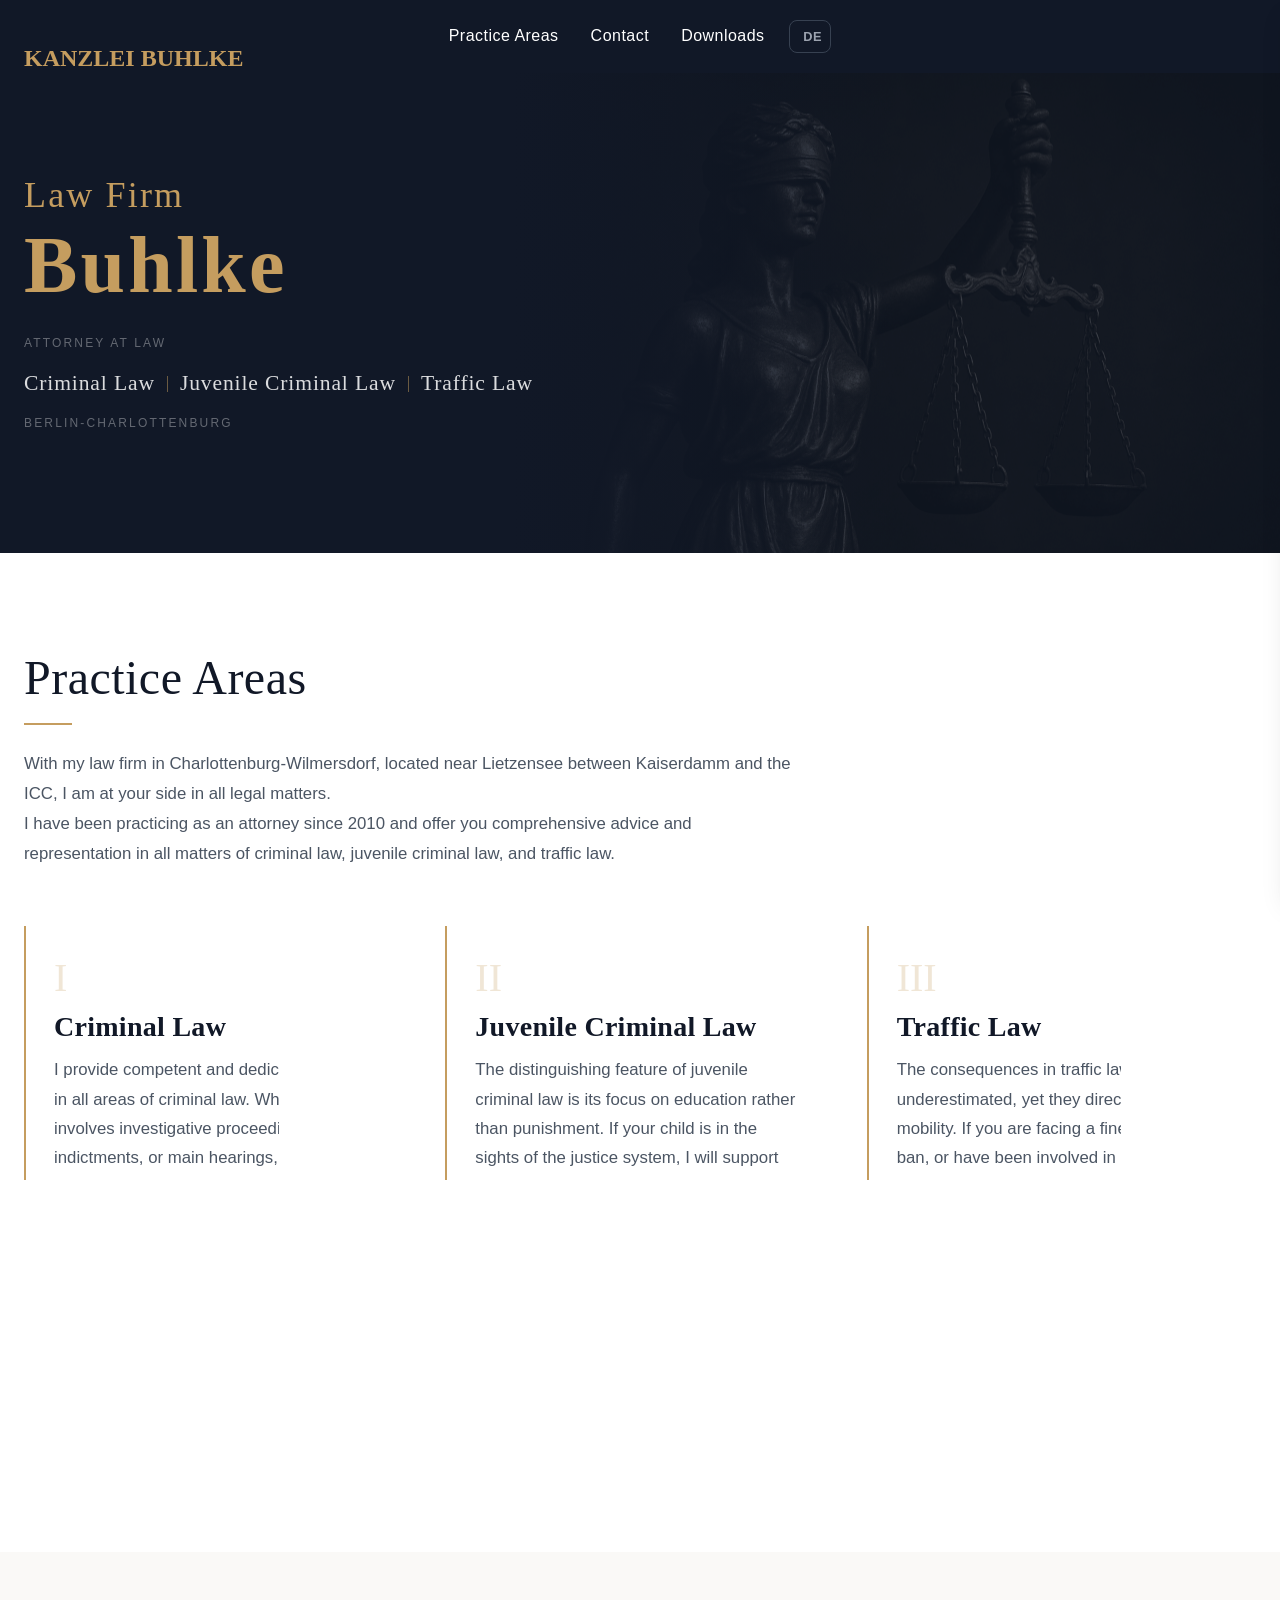
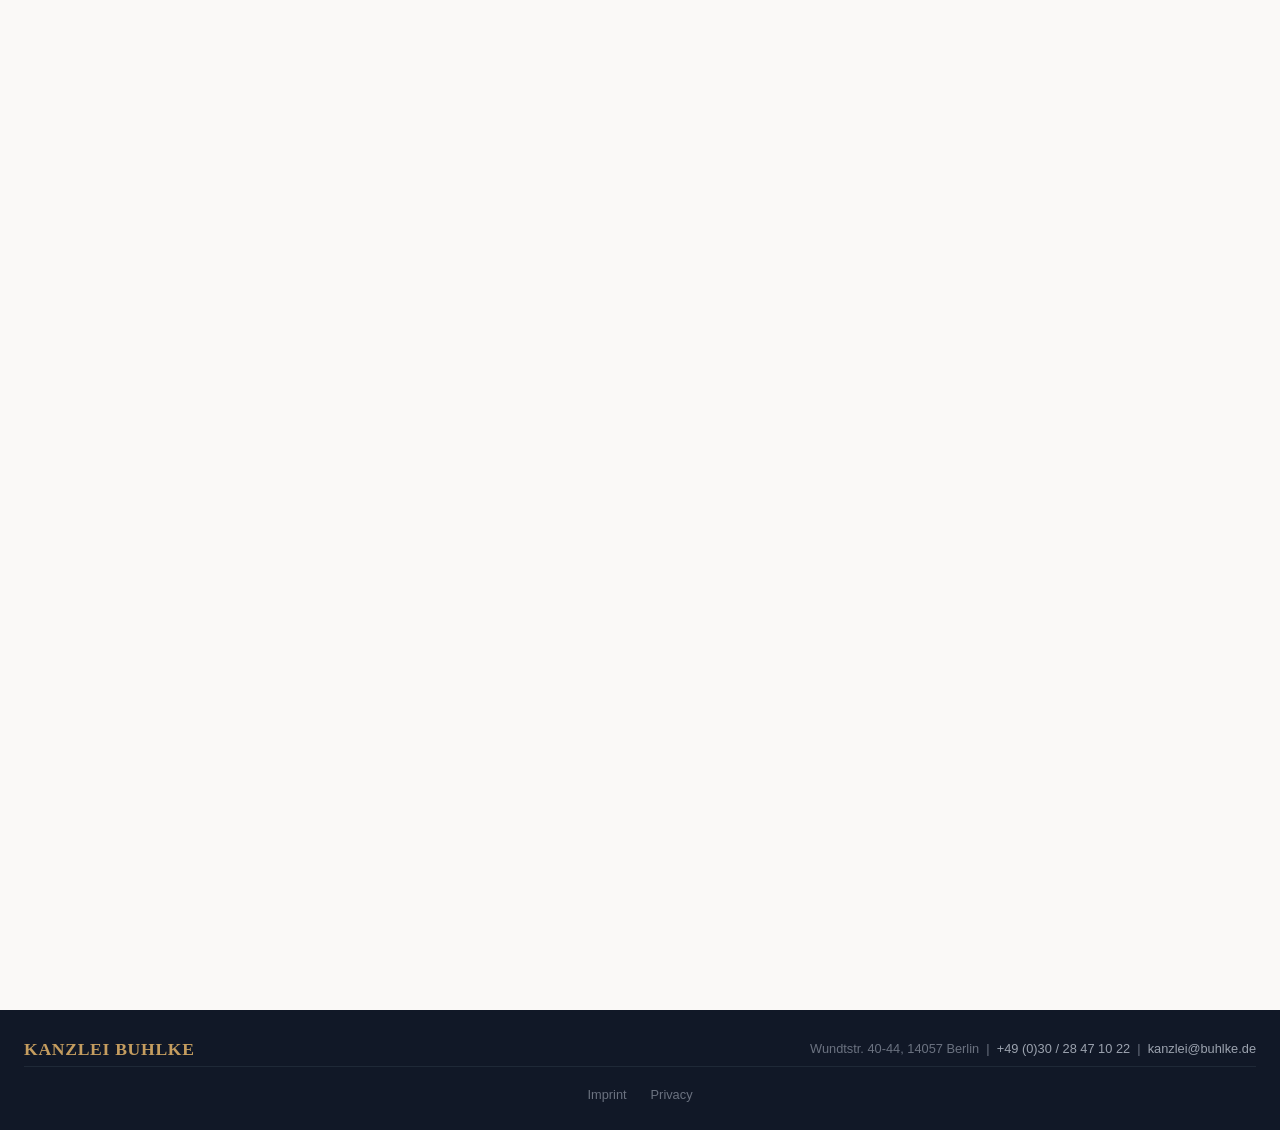
==== en/index.html @ b990eff8 "feat: Englischsprachige Variante der Website mit DE/EN Sprachtoggle - /en/ Unterverzeichnis mit inde" ====
<!DOCTYPE html>
<html lang="en">

<head>
    <meta charset="UTF-8">
    <meta name="viewport" content="width=device-width, initial-scale=1.0">
    <title>Law Firm Buhlke | Criminal Law, Juvenile Criminal Law & Traffic Law in Charlottenburg</title>

    <link rel="apple-touch-icon" sizes="180x180" href="../assets/icons/apple-touch-icon.png">
    <link rel="icon" type="image/png" sizes="32x32" href="../assets/icons/favicon-32x32.png">
    <link rel="icon" type="image/png" sizes="16x16" href="../assets/icons/favicon-16x16.png">
    <link rel="manifest" href="../assets/icons/site.webmanifest">

    <link href="../assets/fonts/remixicon.css" rel="stylesheet">
    <link rel="stylesheet" href="../assets/css/style.css">
</head>

<body class="bg-cream">
    <div data-partial="header-en" style="min-height:60px;background-color:var(--color-gray-900);"></div>

    <!-- HERO -->
    <section class="hero-section reveal">
        <div class="container">
            <div class="hero-content">
                <h1 class="hero-title">
                    <span class="hero-title-pre">Law Firm</span>
                    <span class="hero-title-name">Buhlke</span>
                </h1>
                <div class="hero-subtitle-group">
                    <span class="hero-label">Attorney at Law</span>
                    <div class="hero-areas">
                        <span class="hero-area">Criminal Law</span>
                        <span class="hero-area-sep" aria-hidden="true"></span>
                        <span class="hero-area">Juvenile Criminal Law</span>
                        <span class="hero-area-sep" aria-hidden="true"></span>
                        <span class="hero-area">Traffic Law</span>
                    </div>
                    <span class="hero-label">Berlin-Charlottenburg</span>
                </div>
            </div>
        </div>
        <div class="hero-bottom-accent" aria-hidden="true"></div>
    </section>

    <!-- PRACTICE AREAS -->
    <section id="practice-areas" class="reveal" style="padding-top: var(--section-padding); padding-bottom: var(--section-padding); background-color: var(--color-white);">
        <div class="container">
            <div class="section-header" style="margin-bottom: 3.5rem;">
                <h2 class="section-title">Practice Areas</h2>
                <div class="accent-line"></div>
                <p class="section-subtitle">With my law firm in Charlottenburg-Wilmersdorf, located near Lietzensee between Kaiserdamm and the ICC, I am at your side in all legal matters.</p>
                <p class="section-subtitle">I have been practicing as an attorney since 2010 and offer you comprehensive advice and representation in all matters of criminal law, juvenile criminal law, and traffic law.</p>
            </div>

            <div class="practice-grid">
                <article class="practice-card reveal">
                    <span class="practice-numeral">I</span>
                    <h3>Criminal Law</h3>
                    <p>I provide competent and dedicated defense in all areas of criminal law. Whether it involves investigative proceedings, indictments, or main hearings, I stand by your side with my experience. Early review of the case files and a carefully developed strategy are often crucial to success. I make every effort to influence the proceedings in your favor from the very beginning.</p>
                    <a href="#contact" class="practice-card-link">Get in touch <i class="ri-arrow-right-s-line"></i></a>
                </article>

                <article class="practice-card reveal">
                    <span class="practice-numeral">II</span>
                    <h3>Juvenile Criminal Law</h3>
                    <p>The distinguishing feature of juvenile criminal law is its focus on education rather than punishment. If your child is in the sights of the justice system, I will support you with my expertise to find the best possible solution. My goal is to preserve the future prospects of young people and to create a sustainable perspective through strategic defense. I will guide you and your family with confidence through this often burdensome process.</p>
                    <a href="#contact" class="practice-card-link">Get in touch <i class="ri-arrow-right-s-line"></i></a>
                </article>

                <article class="practice-card reveal">
                    <span class="practice-numeral">III</span>
                    <h3>Traffic Law</h3>
                    <p>The consequences in traffic law are often underestimated, yet they directly affect your mobility. If you are facing a fine, a driving ban, or have been involved in an accident, I will support you with professional expertise. I handle all communication with insurance companies and authorities to enforce your claims and avert sanctions. With targeted advice, I ensure that your rights are protected and you remain mobile.</p>
                    <a href="#contact" class="practice-card-link">Get in touch <i class="ri-arrow-right-s-line"></i></a>
                </article>
            </div>
        </div>
    </section>

    <!-- CONTACT -->
    <section id="contact" class="reveal" style="padding-top: var(--section-padding); padding-bottom: var(--section-padding); background-color: var(--color-white); border-top: 1px solid var(--color-gray-200);">
        <div class="container">
            <div class="section-header" style="margin-bottom: 4rem;">
                <h2 class="section-title">Contact Me</h2>
                <div class="accent-line"></div>
                <p class="section-subtitle">I am here to help you with your legal concerns.
                    Contact me to schedule a consultation or to learn more about my services.</p>
            </div>

            <div class="contact-layout">
                <div class="contact-main-grid">
                    <div class="contact-details-card">
                        <h3>Contact</h3>
                        <div class="contact-detail-item">
                            <div class="contact-detail-icon"><i class="ri-map-pin-line"></i></div>
                            <div class="contact-detail-content">
                                <strong>Address</strong>
                                <a href="javascript:void(0);" id="googleMapsLink" data-url="https://maps.app.goo.gl/2sGJXJRJjUYaavar8">
                                    Wundtstr. 40-44, 14057 Berlin
                                </a>
                            </div>
                        </div>
                        <div class="contact-detail-item">
                            <div class="contact-detail-icon"><i class="ri-phone-line"></i></div>
                            <div class="contact-detail-content">
                                <strong>Phone</strong>
                                <a href="tel:+493028471022">+49 (0)30 / 28 47 10 22</a>
                            </div>
                        </div>
                        <div class="contact-detail-item">
                            <div class="contact-detail-icon"><i class="ri-mail-line"></i></div>
                            <div class="contact-detail-content">
                                <strong>Email</strong>
                                <a href="mailto:kanzlei@buhlke.de">Kanzlei@Buhlke.de</a>
                            </div>
                        </div>
                        <div class="contact-detail-separator" aria-hidden="true"></div>
                        <div class="contact-detail-item contact-emergency-item">
                            <div class="contact-detail-icon contact-emergency-icon"><i class="ri-alarm-warning-line"></i></div>
                            <div class="contact-detail-content contact-emergency-content">
                                <strong>Emergency Hotline</strong>
                                <span>Outside business hours</span>
                                <a href="tel:+4916092336066">+49 (0)160 92 33 60 66</a>
                            </div>
                        </div>
                    </div>

                    <div class="business-hours-card">
                        <h3><i class="ri-time-line"></i> Business Hours</h3>
                        <ul class="business-hours-list">
                            <li data-day="1"><span class="day">Monday</span><span class="time">9:30 AM - 5:00 PM</span></li>
                            <li data-day="2"><span class="day">Tuesday</span><span class="time">9:30 AM - 5:00 PM</span></li>
                            <li data-day="3"><span class="day">Wednesday</span><span class="time">9:30 AM - 2:00 PM</span></li>
                            <li data-day="4"><span class="day">Thursday</span><span class="time">9:30 AM - 5:00 PM</span></li>
                            <li data-day="5"><span class="day">Friday</span><span class="time">9:30 AM - 2:00 PM</span></li>
                            <li data-day="6"><span class="day">Saturday</span><span class="time">Closed</span></li>
                            <li data-day="0"><span class="day">Sunday</span><span class="time">Closed</span></li>
                        </ul>
                    </div>
                </div>

                <div class="downloads-row" id="downloads">
                    <div class="downloads-info">
                        <h3>Documents</h3>
                        <p>For our first meeting:</p>
                    </div>
                    <a href="../assets/Kanzlei Buhlke - Mandantenfragebogen.pdf" target="_blank" rel="noopener" class="download-btn">
                        <i class="ri-file-text-line"></i>
                        <span class="download-btn-label">Client Questionnaire</span>
                        <i class="ri-download-2-line download-btn-icon"></i>
                    </a>
                    <a href="../assets/Kanzlei Buhlke - Vollmacht_aussergerichtlich.pdf" target="_blank" rel="noopener" class="download-btn">
                        <i class="ri-file-text-line"></i>
                        <span class="download-btn-label">Out-of-Court Power of Attorney</span>
                        <i class="ri-download-2-line download-btn-icon"></i>
                    </a>
                </div>
            </div>
        </div>
    </section>

    <div data-partial="footer-en"></div>

    <div data-partial="mobile-menu-en"></div>

    <script src="../assets/js/main.js"></script>
</body>

</html>
---- assets/css/style.css ----
/* ================================================================
   KANZLEI BUHLKE - Design System
   ================================================================ */

/* --- FONT FACE --- */
@font-face {
    font-family: 'Cormorant Garamond';
    font-style: normal;
    font-weight: 400;
    font-display: swap;
    src: url('../fonts/cormorant-garamond/cormorant-garamond-v16-latin-regular.woff2') format('woff2'),
         url('../fonts/cormorant-garamond/cormorant-garamond-v16-latin-regular.woff') format('woff');
}

@font-face {
    font-family: 'Cormorant Garamond';
    font-style: normal;
    font-weight: 700;
    font-display: swap;
    src: url('../fonts/cormorant-garamond/cormorant-garamond-v16-latin-700.woff2') format('woff2'),
         url('../fonts/cormorant-garamond/cormorant-garamond-v16-latin-700.woff') format('woff');
}

/* --- DESIGN TOKENS --- */
:root {
    --color-primary: #1a365d;
    --color-primary-light: #2a4a7f;
    --color-secondary: #c59d5f;
    --color-secondary-dark: #a88245;
    --color-gray-900: #111827;
    --color-gray-800: #1f2937;
    --color-gray-700: #374151;
    --color-gray-600: #4b5563;
    --color-gray-500: #6b7280;
    --color-gray-400: #9ca3af;
    --color-gray-300: #d1d5db;
    --color-gray-200: #e5e7eb;
    --color-gray-100: #f3f4f6;
    --color-gray-50: #f9fafb;
    --color-cream: #faf9f7;
    --color-surface: #ffffff;
    --color-white: #ffffff;
    --color-black: #000000;
    --color-red-600: #dc2626;
    --color-green-600: #16a34a;
    --section-padding: 6rem;
    --container-max: 1280px;
    --radius-md: 8px;
    --radius-lg: 12px;
    --radius-full: 9999px;
    --shadow-sm: 0 1px 3px 0 rgb(0 0 0 / 0.04), 0 1px 2px -1px rgb(0 0 0 / 0.04);
    --shadow-md: 0 4px 12px -2px rgb(0 0 0 / 0.06), 0 2px 6px -2px rgb(0 0 0 / 0.04);
    --shadow-lg: 0 12px 24px -4px rgb(0 0 0 / 0.08), 0 4px 8px -2px rgb(0 0 0 / 0.04);
    --font-serif: 'Cormorant Garamond', Georgia, Cambria, "Times New Roman", Times, serif;
    --font-sans: -apple-system, BlinkMacSystemFont, "Segoe UI", Roboto, Helvetica, Arial, sans-serif;
    --line-height-body: 1.8;
    --line-height-heading: 1.2;
}

/* --- RESET --- */
*, *::before, *::after { box-sizing: border-box; margin: 0; padding: 0; }

html {
    scroll-behavior: smooth;
    line-height: var(--line-height-body);
    -webkit-text-size-adjust: 100%;
}

body {
    font-family: var(--font-sans);
    color: var(--color-gray-700);
    background-color: var(--color-cream);
    scroll-padding-top: 90px;
    overflow-x: hidden;
    font-size: 1.05rem;
}

.container {
    width: 100%;
    padding-left: 1.5rem;
    padding-right: 1.5rem;
    margin-left: auto;
    margin-right: auto;
    max-width: var(--container-max);
}

/* --- TYPOGRAPHIE --- */
h1, h2, h3, h4, h5, h6 {
    font-family: var(--font-serif);
    font-weight: 400;
    line-height: var(--line-height-heading);
    letter-spacing: 0.01em;
}

h2 { font-size: 2.5rem; margin-bottom: 1rem; }
h3 { font-size: 1.5rem; }

@media (min-width: 768px) {
    h2 { font-size: 3rem; }
    h3 { font-size: 1.75rem; }
}

a { color: inherit; text-decoration: inherit; }
a:hover { text-decoration: underline; }
strong { color: var(--color-gray-900); }

/* --- UTILITY --- */
.text-center { text-align: center; }
.flex { display: flex; }
.grid { display: grid; }
.items-center { align-items: center; }
.justify-between { justify-content: space-between; }
.justify-center { justify-content: center; }
.hidden { display: none; }
.sticky { position: sticky; }
.top-0 { top: 0; }
.z-50 { z-index: 50; }
.z-40 { z-index: 40; }
.sr-only {
    position: absolute; width: 1px; height: 1px; padding: 0; margin: -1px;
    overflow: hidden; clip: rect(0,0,0,0); white-space: nowrap; border: 0;
}
.space-x-8 > * + * { margin-left: 2rem; }
.md\:hidden { display: none; }
.md\:flex { display: flex; }
.bg-cream { background-color: var(--color-cream); }
.bg-white { background-color: var(--color-white); }

@media (min-width: 768px) {
    .md\:hidden { display: none !important; }
    .md\:flex { display: flex !important; }
}

@media (max-width: 767px) {
    .md\:flex { display: none !important; }
}

/* --- SECTION HEADER --- */
.section-title {
    font-weight: 400;
    color: var(--color-gray-900);
    margin-bottom: 1rem;
}

.accent-line {
    width: 3rem;
    height: 2px;
    background-color: var(--color-secondary);
    margin-bottom: 1.5rem;
}

.section-subtitle {
    color: var(--color-gray-600);
    max-width: 48rem;
    line-height: var(--line-height-body);
}

/* --- HEADER --- */
#header {
    background-color: var(--color-gray-900);
    position: sticky;
    top: 0;
    z-index: 50;
    transition: background-color 300ms ease-in-out;
}

#headerContainer {
    position: relative;
    display: flex;
    align-items: center;
    padding-top: 1.25rem;
    padding-bottom: 1.25rem;
    transition: padding 300ms ease-in-out;
    justify-content: center;
}

#header.scrolled #headerContainer {
    padding-top: 0.75rem;
    padding-bottom: 0.75rem;
    justify-content: space-between;
}

#header .logo-link {
    font-family: var(--font-serif);
    font-size: 1.5rem;
    font-weight: 700;
    color: var(--color-secondary);
    text-decoration: none;
    position: absolute;
    left: 1.5rem;
    top: 50%;
    transform: translateY(-50%);
    opacity: 0;
    pointer-events: none;
    transition: opacity 400ms ease-in-out;
}

#header.scrolled .logo-link {
    opacity: 1;
    pointer-events: auto;
    position: static;
    transform: translateY(0);
}

#header .logo-link:hover { text-decoration: none; }

#header nav a {
    font-weight: 400;
    color: var(--color-white);
    text-decoration: none;
    font-size: 1rem;
    letter-spacing: 0.03em;
    transition: color 200ms ease-in-out;
}

#header nav a:hover {
    color: var(--color-secondary);
    text-decoration: none;
}

/* --- HERO --- */
.hero-section {
    background-color: var(--color-gray-900);
    position: relative;
    min-height: 480px;
    display: flex;
    align-items: center;
    overflow: hidden;
}

.hero-section::before {
    content: '';
    position: absolute;
    top: 0; right: 0; bottom: 0;
    width: 60%;
    background-image: url('../pix/justizia.png');
    background-size: cover;
    background-position: center 20%;
    opacity: 0.25;
    z-index: 1;
}

.hero-section::after {
    content: '';
    position: absolute;
    top: 0; bottom: 0;
    left: 40%;
    width: 30%;
    background: linear-gradient(
        to right,
        var(--color-gray-900) 0%,
        rgba(17, 24, 39, 0.6) 40%,
        transparent 100%
    );
    z-index: 2;
}

.hero-section .container {
    position: relative;
    z-index: 3;
}

.hero-content {
    max-width: 36rem;
    padding-top: 4rem;
    padding-bottom: 5rem;
}

.hero-title {
    font-family: var(--font-serif);
    color: var(--color-secondary);
    font-weight: 700;
    text-transform: none;
    line-height: 1.1;
    letter-spacing: 0.04em;
    margin-bottom: 1.5rem;
}

.hero-title-pre {
    display: block;
    font-size: 1.75rem;
    font-weight: 400;
    letter-spacing: 0.06em;
    margin-bottom: 0.25rem;
}

.hero-title-name {
    display: block;
    font-size: 3rem;
    letter-spacing: 0.04em;
}

@media (min-width: 768px) {
    .hero-title-pre {
        font-size: 2.25rem;
        margin-bottom: 0.35rem;
    }
    .hero-title-name {
        font-size: 5rem;
    }
}

/* Hero Subtitle: Two-tier hierarchy */
.hero-subtitle-group {
    display: flex;
    flex-direction: column;
    gap: 0.6rem;
}

.hero-label {
    font-family: var(--font-sans);
    color: rgba(255, 255, 255, 0.35);
    font-size: 0.75rem;
    letter-spacing: 0.18em;
    text-transform: uppercase;
    font-weight: 300;
}

.hero-areas {
    display: flex;
    align-items: center;
    flex-wrap: wrap;
}

.hero-area {
    font-family: var(--font-serif);
    color: rgba(255, 255, 255, 0.85);
    font-size: 1.15rem;
    letter-spacing: 0.04em;
    font-weight: 400;
}

@media (min-width: 768px) {
    .hero-area { font-size: 1.35rem; }
}

.hero-area-sep {
    display: inline-block;
    width: 1px;
    height: 1rem;
    background-color: var(--color-secondary);
    opacity: 0.5;
    margin-left: 0.75rem;
    margin-right: 0.75rem;
    flex-shrink: 0;
}

/* Hero bottom: straight edge with gold accent */
.hero-bottom-accent {
    position: absolute;
    bottom: 0;
    left: 50%;
    transform: translateX(-50%);
    width: min(100%, var(--container-max));
    padding-left: 1.5rem;
    padding-right: 1.5rem;
    height: 0;
    z-index: 4;
}

.hero-bottom-accent::after {
    content: '';
    display: block;
    height: 2px;
    background-color: var(--color-secondary);
}

/* --- PRACTICE AREAS (3-column grid) --- */
.practice-grid {
    display: grid;
    grid-template-columns: 1fr;
    gap: 2rem;
}

@media (min-width: 768px) {
    .practice-grid {
        grid-template-columns: 1fr 1fr;
    }
    .practice-grid .practice-card:first-child {
        grid-column: 1 / -1;
    }
}

@media (min-width: 1024px) {
    .practice-grid {
        grid-template-columns: 1fr 1fr 1fr;
    }
    .practice-grid .practice-card:first-child {
        grid-column: auto;
    }
}

.practice-card {
    border-left: 2px solid var(--color-secondary);
    padding: 2rem 2rem 2rem 1.75rem;
    display: flex;
    flex-direction: column;
    background-color: var(--color-surface);
    transition: border-color 200ms ease-in-out;
}

.practice-card:hover {
    border-color: var(--color-primary);
}

.practice-numeral {
    font-family: var(--font-serif);
    font-size: 2.5rem;
    color: var(--color-secondary);
    opacity: 0.25;
    line-height: 1;
    margin-bottom: 0.75rem;
    display: block;
}

.practice-card h3 {
    font-weight: 700;
    color: var(--color-gray-900);
    margin-bottom: 0.75rem;
    transition: color 200ms ease-in-out;
}

.practice-card:hover h3 {
    color: var(--color-primary);
}

.practice-card p {
    color: var(--color-gray-600);
    margin-bottom: 1.25rem;
    flex-grow: 1;
    line-height: 1.75;
}

.practice-card-link {
    color: var(--color-primary);
    font-weight: 500;
    text-decoration: none;
    font-size: 0.875rem;
    display: inline-flex;
    align-items: center;
    gap: 0.25rem;
    align-self: flex-start;
    transition: color 200ms ease-in-out;
}

.practice-card-link:hover {
    color: var(--color-secondary);
    text-decoration: underline;
}

/* --- CONTACT SECTION --- */
.contact-layout {
    display: flex;
    flex-direction: column;
    gap: 2.5rem;
}

/* Row 1: Contact details + Business hours side by side */
.contact-main-grid {
    display: grid;
    grid-template-columns: 1fr;
    gap: 2rem;
}

@media (min-width: 768px) {
    .contact-main-grid {
        grid-template-columns: 1fr 1fr;
    }
}

.contact-details-card,
.business-hours-card {
    border-left: 2px solid var(--color-secondary);
    padding: 2rem;
    background-color: var(--color-surface);
}

.contact-details-card h3,
.business-hours-card h3 {
    font-weight: 700;
    color: var(--color-gray-900);
    margin-bottom: 1.5rem;
}

.contact-detail-item {
    display: flex;
    align-items: flex-start;
    margin-bottom: 1.25rem;
}

.contact-detail-item:last-child { margin-bottom: 0; }

.contact-detail-icon {
    width: 2.25rem;
    height: 2.25rem;
    display: flex;
    align-items: center;
    justify-content: center;
    background-color: rgba(26, 54, 93, 0.08);
    border-radius: var(--radius-full);
    margin-right: 1rem;
    margin-top: 0.15rem;
    flex-shrink: 0;
}

.contact-detail-icon i {
    font-size: 1.1rem;
    color: var(--color-primary);
}

.contact-detail-content strong {
    display: block;
    font-weight: 700;
    color: var(--color-gray-900);
    font-size: 0.85rem;
    margin-bottom: 0.15rem;
}

.contact-detail-content p,
.contact-detail-content a {
    color: var(--color-gray-600);
    text-decoration: none;
    font-size: 0.95rem;
    line-height: 1.5;
}

.contact-detail-content a:hover {
    color: var(--color-primary);
    text-decoration: underline;
}

/* Business Hours */
.business-hours-list {
    list-style: none;
    padding: 0;
    margin: 0;
}

.business-hours-list li {
    display: flex;
    justify-content: space-between;
    padding: 0.45rem 0;
    border-bottom: 1px solid var(--color-gray-100);
    color: var(--color-gray-600);
    font-size: 0.9rem;
}

.business-hours-list li:last-child { border-bottom: none; }
.business-hours-list li.current-day { color: var(--color-primary); font-weight: 600; }
.business-hours-list .day { flex-grow: 1; }
.business-hours-list .time { flex-shrink: 0; margin-left: 1rem; }

/* Emergency within contact card */
.contact-detail-separator {
    height: 1px;
    background-color: var(--color-gray-200);
    margin: 1rem 0;
}

.contact-emergency-item {
    background-color: rgba(220, 38, 38, 0.03);
    margin: 0 -2rem -2rem -2rem;
    padding: 1.25rem 2rem;
    border-radius: 0 0 var(--radius-md) var(--radius-md);
    border-top: 1px solid rgba(220, 38, 38, 0.1);
}

.contact-emergency-icon {
    background-color: rgba(220, 38, 38, 0.08) !important;
}

.contact-emergency-icon i {
    color: var(--color-red-600) !important;
}

.contact-emergency-content strong {
    color: var(--color-red-600) !important;
}

.contact-emergency-content span {
    display: block;
    color: var(--color-gray-500);
    font-size: 0.8rem;
    margin-top: 0.1rem;
}

.contact-emergency-content a {
    color: var(--color-gray-900) !important;
    font-weight: 600 !important;
    font-size: 1.05rem !important;
    font-family: var(--font-serif);
    text-decoration: none;
}

.contact-emergency-content a:hover {
    color: var(--color-red-600) !important;
    text-decoration: underline;
}

/* Downloads Row: 3-column grid */
.downloads-row {
    display: grid;
    grid-template-columns: 1fr;
    gap: 1rem;
    padding-top: 2.5rem;
    border-top: 1px solid var(--color-gray-200);
}

@media (min-width: 768px) {
    .downloads-row {
        grid-template-columns: 1fr 1fr 1fr;
        align-items: center;
    }
}

.downloads-info h3 {
    font-weight: 700;
    color: var(--color-gray-900);
    margin-bottom: 0.25rem;
}

.downloads-info p {
    color: var(--color-gray-500);
    font-size: 0.9rem;
    line-height: 1.4;
}

.download-btn {
    display: flex;
    flex-direction: row;
    align-items: center;
    justify-content: center;
    text-align: left;
    gap: 0.75rem;
    padding: 0.75rem 1.25rem;
    border: 1px solid var(--color-gray-200);
    border-radius: var(--radius-md);
    text-decoration: none;
    color: var(--color-primary);
    background-color: var(--color-surface);
    transition: all 200ms ease-in-out;
    position: relative;
}

.download-btn:hover {
    border-color: var(--color-secondary);
    background-color: rgba(197, 157, 95, 0.04);
    text-decoration: none;
    color: var(--color-primary);
}

.download-btn > i:first-child {
    font-size: 1.5rem;
    color: var(--color-secondary);
    opacity: 0.7;
    flex-shrink: 0;
}

.download-btn-label {
    font-weight: 600;
    font-size: 0.9rem;
    line-height: 1.3;
    color: var(--color-gray-900);
}

.download-btn:hover .download-btn-label {
    color: var(--color-primary);
}

.download-btn-icon {
    font-size: 1.1rem;
    color: var(--color-gray-400);
    margin-left: auto;
    transition: color 200ms ease-in-out;
}

.download-btn:hover .download-btn-icon {
    color: var(--color-secondary);
}

/* --- FOOTER --- */
footer {
    background-color: var(--color-gray-900);
    color: var(--color-white);
    padding: 1.5rem 0 1.5rem;
}

footer .footer-top {
    display: flex;
    justify-content: space-between;
    align-items: center;
    flex-wrap: wrap;
    gap: 1rem;
}

footer .footer-brand {
    font-family: var(--font-serif);
    font-size: 1.1rem;
    font-weight: 700;
    color: var(--color-secondary);
    text-decoration: none;
    letter-spacing: 0.04em;
}

footer .footer-brand:hover { text-decoration: none; }

footer .footer-contact {
    color: var(--color-gray-500);
    font-size: 0.8rem;
    line-height: 1.6;
    text-align: right;
}

footer .footer-contact a {
    color: var(--color-gray-400);
    text-decoration: none;
}

footer .footer-contact a:hover { color: var(--color-secondary); }

footer .footer-bottom {
    border-top: 1px solid var(--color-gray-800);
    padding-top: 1rem;
    display: flex;
    justify-content: center;
    align-items: center;
}

footer .legal-links {
    display: flex;
    gap: 1.5rem;
}

footer .legal-links a {
    color: var(--color-gray-500);
    font-size: 0.8rem;
    font-weight: 500;
    text-decoration: none;
    transition: color 200ms ease-in-out;
}

footer .legal-links a:hover {
    color: var(--color-secondary);
    text-decoration: underline;
}

/* --- IMPRESSUM / DATENSCHUTZ --- */
.main-content {
    background-color: var(--color-surface);
    border-radius: var(--radius-md);
    box-shadow: var(--shadow-sm);
    padding: 1.5rem 2rem;
}

.main-content h1 {
    font-family: var(--font-serif);
    font-weight: 700;
    font-size: 2.5rem;
    margin-bottom: 1.5rem;
    color: var(--color-primary);
}

.main-content h2 {
    font-weight: 600;
    font-size: 1.25rem;
    margin-top: 2rem;
    margin-bottom: 0.75rem;
    color: var(--color-primary);
}

.main-content h3 {
    font-weight: 600;
    font-size: 1.1rem;
    margin-top: 2rem;
    margin-bottom: 1rem;
    color: var(--color-primary);
}

@media (min-width: 768px) {
    .main-content h2 { font-size: 1.375rem; }
    .main-content h3 { font-size: 1.2rem; }
}

.main-content p,
.main-content li {
    color: var(--color-gray-700);
    margin-bottom: 1rem;
    line-height: 1.7;
}

.main-content ul { padding-left: 1.5rem; }
.main-content p a { text-decoration: none; color: var(--color-primary); }
.main-content p a:hover { text-decoration: underline; }

/* --- MOBILE MENU --- */
#mobileNavOverlay {
    position: fixed;
    inset: 0;
    background-color: rgba(17, 24, 39, 0.5);
    z-index: 40;
    display: none;
    opacity: 0;
    transition: opacity 300ms ease-in-out;
}

#mobileNavOverlay.active { display: block; opacity: 1; }

#mobileMenu {
    position: fixed;
    top: 0; right: 0;
    width: 16rem;
    height: 100%;
    background-color: var(--color-white);
    box-shadow: var(--shadow-lg);
    transform: translateX(100%);
    transition: transform 300ms ease-in-out;
    z-index: 50;
    padding: 1.5rem;
}

#mobileMenu.active { transform: translateX(0); }

#mobileMenu .close-button-container {
    display: flex;
    justify-content: flex-end;
    margin-bottom: 1.5rem;
}

#mobileMenu button { background: none; border: none; cursor: pointer; }
#mobileMenu button i { font-size: 1.5rem; color: var(--color-gray-800); }
#mobileMenu nav { display: flex; flex-direction: column; }
#mobileMenu nav a + a { margin-top: 1rem; }
#mobileMenu nav a {
    font-weight: 500;
    color: var(--color-gray-800);
    text-decoration: none;
    transition: color 150ms ease-in-out;
}

#mobileMenu nav a:hover {
    color: var(--color-primary);
    text-decoration: underline;
}

/* --- LEGAL PAGES: Strukturierte Abschnitte --- */
.legal-section {
    margin-top: 1.25rem;
    padding-top: 1rem;
    border-top: 1px solid var(--color-gray-200);
}

.legal-section:first-of-type {
    margin-top: 1rem;
    padding-top: 0;
    border-top: none;
}

.legal-card {
    border-left: 2px solid var(--color-secondary);
    padding: 1rem 1.25rem;
    background-color: var(--color-gray-50);
    border-radius: 0 var(--radius-md) var(--radius-md) 0;
    margin-bottom: 1rem;
}

.legal-card-title {
    font-family: var(--font-serif);
    font-weight: 700;
    font-size: 0.95rem;
    color: var(--color-gray-900);
    letter-spacing: 0.02em;
    margin-bottom: 0.5rem;
}

.legal-card address {
    font-style: normal;
    line-height: 1.7;
    color: var(--color-gray-700);
}

.legal-card address span {
    display: block;
}

.legal-card .label {
    color: var(--color-gray-500);
    font-size: 0.85rem;
}

.legal-card .value {
    color: var(--color-gray-900);
    font-weight: 500;
}

.legal-note {
    font-size: 0.95rem;
    color: var(--color-gray-600);
    line-height: 1.7;
    margin-bottom: 0.75rem;
}

/* --- RESPONSIVE --- */
@media (max-width: 767px) {
    body { scroll-padding-top: 70px; }
    .main-content { padding: 1.5rem; }
    .legal-card { padding: 1.25rem; }
}

/* --- SCROLL ANIMATIONEN --- */
@keyframes fadeInUp {
    from { opacity: 0; transform: translateY(20px); }
    to { opacity: 1; transform: translateY(0); }
}

.reveal { opacity: 0; }
.reveal.visible { animation: fadeInUp 600ms ease-out forwards; }

@media (prefers-reduced-motion: reduce) {
    .reveal { opacity: 1; }
    .reveal.visible { animation: none; }
    html { scroll-behavior: auto; }
}

/* --- LANGUAGE TOGGLE --- */
.lang-toggle {
    align-items: center;
    margin-left: 1.5rem;
}

.lang-toggle-link {
    display: inline-flex;
    align-items: center;
    gap: 0.35rem;
    color: var(--color-gray-400);
    font-size: 0.8rem;
    font-weight: 600;
    text-decoration: none;
    letter-spacing: 0.05em;
    padding: 0.25rem 0.5rem;
    border: 1px solid var(--color-gray-700);
    border-radius: var(--radius-md);
    transition: all 200ms ease-in-out;
}

.lang-toggle-link:hover {
    color: var(--color-secondary);
    border-color: var(--color-secondary);
    text-decoration: none;
}

.lang-toggle-link i {
    font-size: 0.95rem;
}

/* Mobile menu language link */
#mobileMenu .mobile-lang-link {
    margin-top: 1.5rem;
    padding-top: 1rem;
    border-top: 1px solid var(--color-gray-200);
    color: var(--color-gray-500);
    display: inline-flex;
    align-items: center;
    gap: 0.4rem;
    font-size: 0.9rem;
}

#mobileMenu .mobile-lang-link:hover {
    color: var(--color-primary);
}

#mobileMenu .mobile-lang-link i {
    font-size: 1.1rem;
}
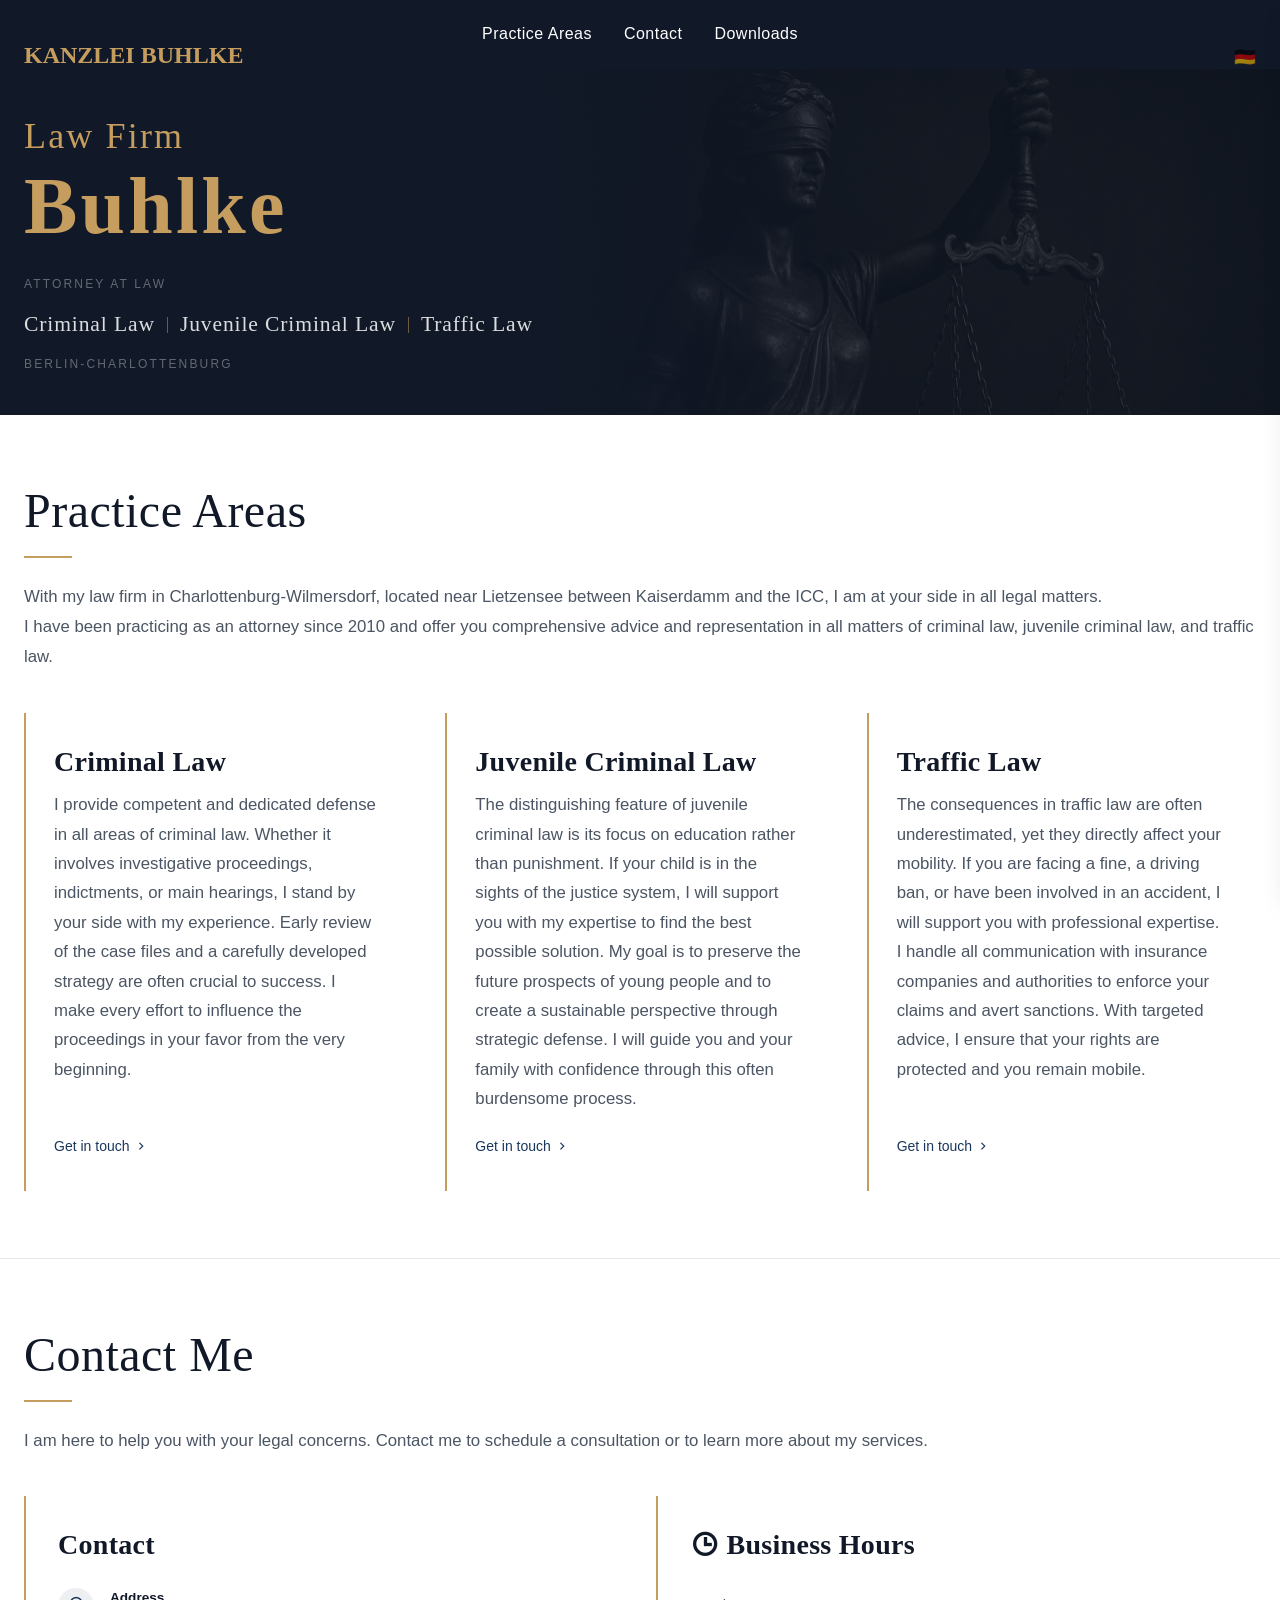
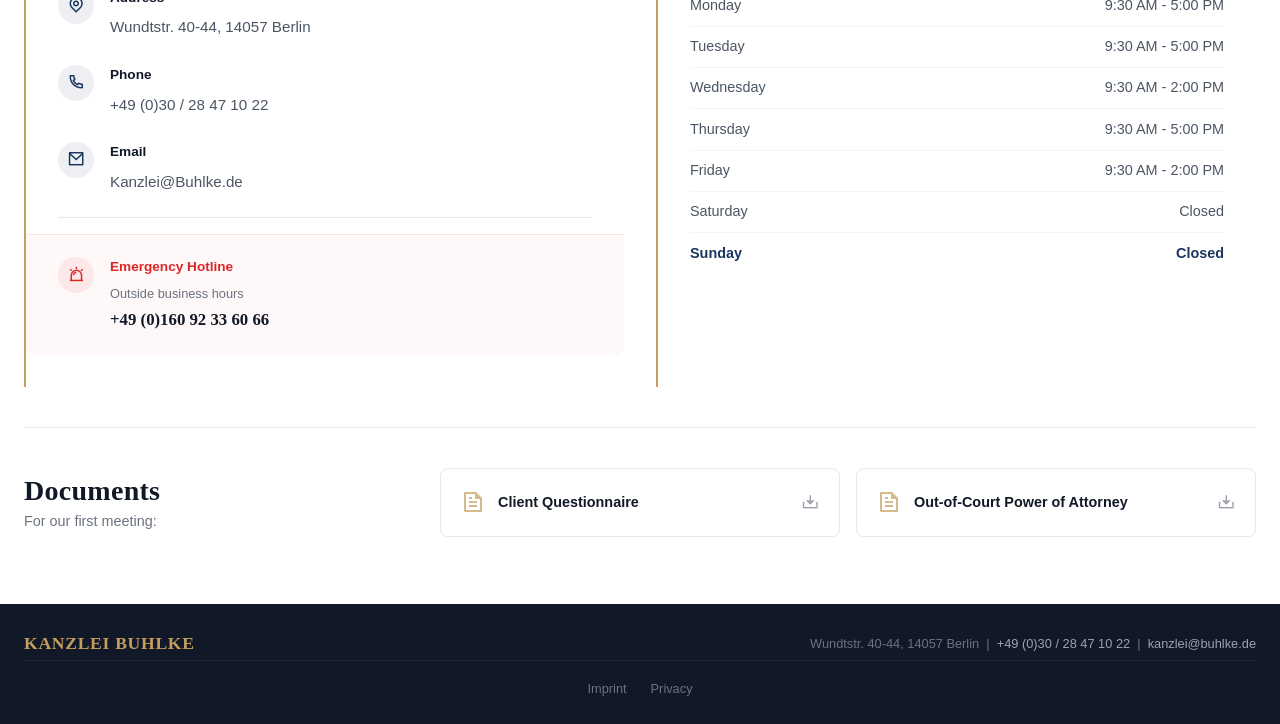
==== commit 79949b5b: "perf: Section-Header Margin reduziert, practice-numeral entfernt, section-subtitle volle Breite - se" ====
--- a/en/index.html
+++ b/en/index.html
@@ -45,7 +45,7 @@
     <!-- PRACTICE AREAS -->
     <section id="practice-areas" class="reveal" style="padding-top: var(--section-padding); padding-bottom: var(--section-padding); background-color: var(--color-white);">
         <div class="container">
-            <div class="section-header" style="margin-bottom: 3.5rem;">
+            <div class="section-header" style="margin-bottom: 2.5rem;">
                 <h2 class="section-title">Practice Areas</h2>
                 <div class="accent-line"></div>
                 <p class="section-subtitle">With my law firm in Charlottenburg-Wilmersdorf, located near Lietzensee between Kaiserdamm and the ICC, I am at your side in all legal matters.</p>
@@ -54,21 +54,18 @@
 
             <div class="practice-grid">
                 <article class="practice-card reveal">
-                    <span class="practice-numeral">I</span>
                     <h3>Criminal Law</h3>
                     <p>I provide competent and dedicated defense in all areas of criminal law. Whether it involves investigative proceedings, indictments, or main hearings, I stand by your side with my experience. Early review of the case files and a carefully developed strategy are often crucial to success. I make every effort to influence the proceedings in your favor from the very beginning.</p>
                     <a href="#contact" class="practice-card-link">Get in touch <i class="ri-arrow-right-s-line"></i></a>
                 </article>
 
                 <article class="practice-card reveal">
-                    <span class="practice-numeral">II</span>
                     <h3>Juvenile Criminal Law</h3>
                     <p>The distinguishing feature of juvenile criminal law is its focus on education rather than punishment. If your child is in the sights of the justice system, I will support you with my expertise to find the best possible solution. My goal is to preserve the future prospects of young people and to create a sustainable perspective through strategic defense. I will guide you and your family with confidence through this often burdensome process.</p>
                     <a href="#contact" class="practice-card-link">Get in touch <i class="ri-arrow-right-s-line"></i></a>
                 </article>
 
                 <article class="practice-card reveal">
-                    <span class="practice-numeral">III</span>
                     <h3>Traffic Law</h3>
                     <p>The consequences in traffic law are often underestimated, yet they directly affect your mobility. If you are facing a fine, a driving ban, or have been involved in an accident, I will support you with professional expertise. I handle all communication with insurance companies and authorities to enforce your claims and avert sanctions. With targeted advice, I ensure that your rights are protected and you remain mobile.</p>
                     <a href="#contact" class="practice-card-link">Get in touch <i class="ri-arrow-right-s-line"></i></a>
@@ -80,7 +77,7 @@
     <!-- CONTACT -->
     <section id="contact" class="reveal" style="padding-top: var(--section-padding); padding-bottom: var(--section-padding); background-color: var(--color-white); border-top: 1px solid var(--color-gray-200);">
         <div class="container">
-            <div class="section-header" style="margin-bottom: 4rem;">
+            <div class="section-header" style="margin-bottom: 2.5rem;">
                 <h2 class="section-title">Contact Me</h2>
                 <div class="accent-line"></div>
                 <p class="section-subtitle">I am here to help you with your legal concerns.
--- a/assets/css/style.css
+++ b/assets/css/style.css
@@ -43,7 +43,7 @@
     --color-black: #000000;
     --color-red-600: #dc2626;
     --color-green-600: #16a34a;
-    --section-padding: 6rem;
+    --section-padding: 4.2rem;
     --container-max: 1280px;
     --radius-md: 8px;
     --radius-lg: 12px;
@@ -151,7 +151,6 @@
 
 .section-subtitle {
     color: var(--color-gray-600);
-    max-width: 48rem;
     line-height: var(--line-height-body);
 }
 
@@ -222,7 +221,7 @@
 .hero-section {
     background-color: var(--color-gray-900);
     position: relative;
-    min-height: 480px;
+    min-height: 320px;
     display: flex;
     align-items: center;
     overflow: hidden;
@@ -262,8 +261,8 @@
 
 .hero-content {
     max-width: 36rem;
-    padding-top: 4rem;
-    padding-bottom: 5rem;
+    padding-top: 3rem;
+    padding-bottom: 2.5rem;
 }
 
 .hero-title {
@@ -403,15 +402,6 @@
     border-color: var(--color-primary);
 }
 
-.practice-numeral {
-    font-family: var(--font-serif);
-    font-size: 2.5rem;
-    color: var(--color-secondary);
-    opacity: 0.25;
-    line-height: 1;
-    margin-bottom: 0.75rem;
-    display: block;
-}
 
 .practice-card h3 {
     font-weight: 700;
@@ -921,35 +911,29 @@
     html { scroll-behavior: auto; }
 }
 
-/* --- LANGUAGE TOGGLE --- */
-.lang-toggle {
-    align-items: center;
-    margin-left: 1.5rem;
-}
-
-.lang-toggle-link {
-    display: inline-flex;
-    align-items: center;
-    gap: 0.35rem;
-    color: var(--color-gray-400);
-    font-size: 0.8rem;
-    font-weight: 600;
-    text-decoration: none;
-    letter-spacing: 0.05em;
-    padding: 0.25rem 0.5rem;
-    border: 1px solid var(--color-gray-700);
-    border-radius: var(--radius-md);
-    transition: all 200ms ease-in-out;
-}
-
-.lang-toggle-link:hover {
-    color: var(--color-secondary);
-    border-color: var(--color-secondary);
-    text-decoration: none;
-}
-
-.lang-toggle-link i {
-    font-size: 0.95rem;
+/* --- LANGUAGE FLAG --- */
+.lang-flag {
+    position: absolute;
+    bottom: 0.15rem;
+    right: 1.5rem;
+    font-size: 1.1rem;
+    line-height: 1;
+    text-decoration: none;
+    opacity: 0.6;
+    transition: opacity 200ms ease-in-out;
+}
+
+.lang-flag:hover {
+    opacity: 1;
+    text-decoration: none;
+}
+
+@media (max-width: 767px) {
+    .lang-flag {
+        bottom: 0.25rem;
+        right: 3.5rem;
+        font-size: 1rem;
+    }
 }
 
 /* Mobile menu language link */
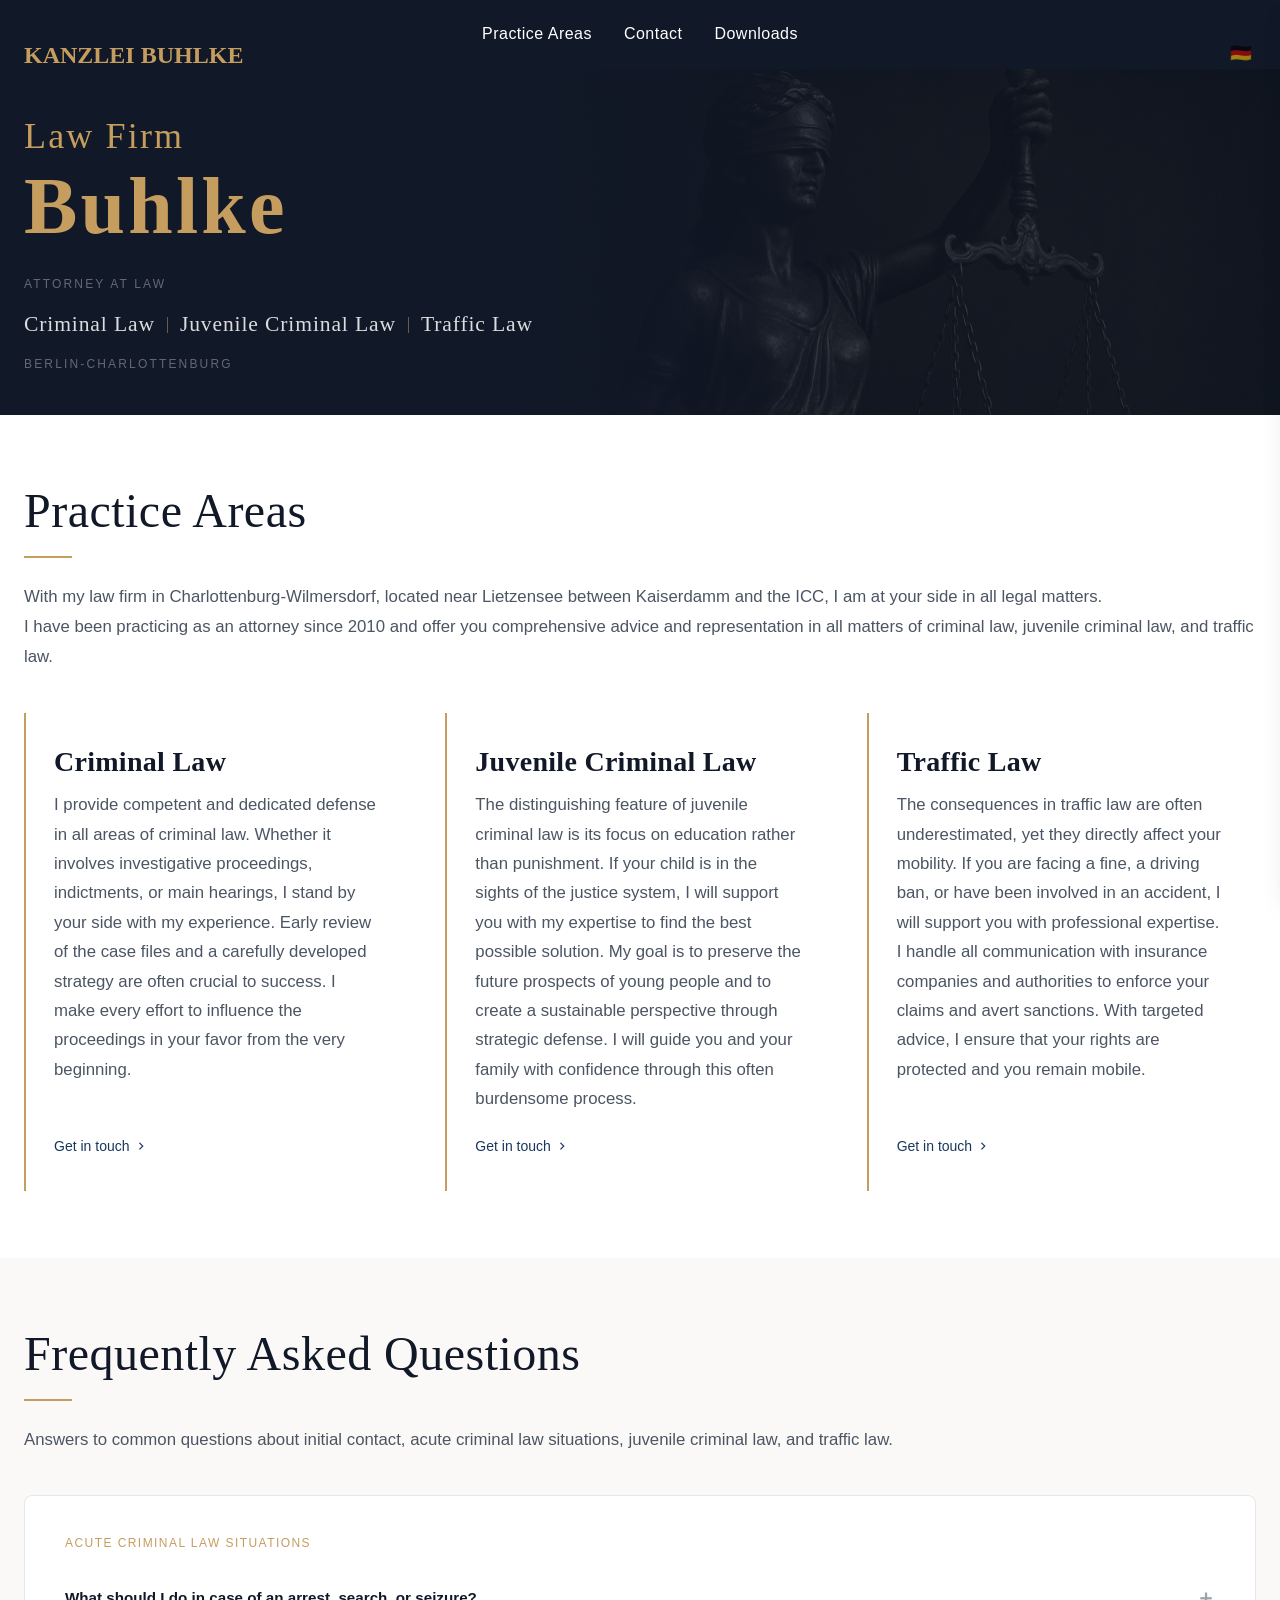
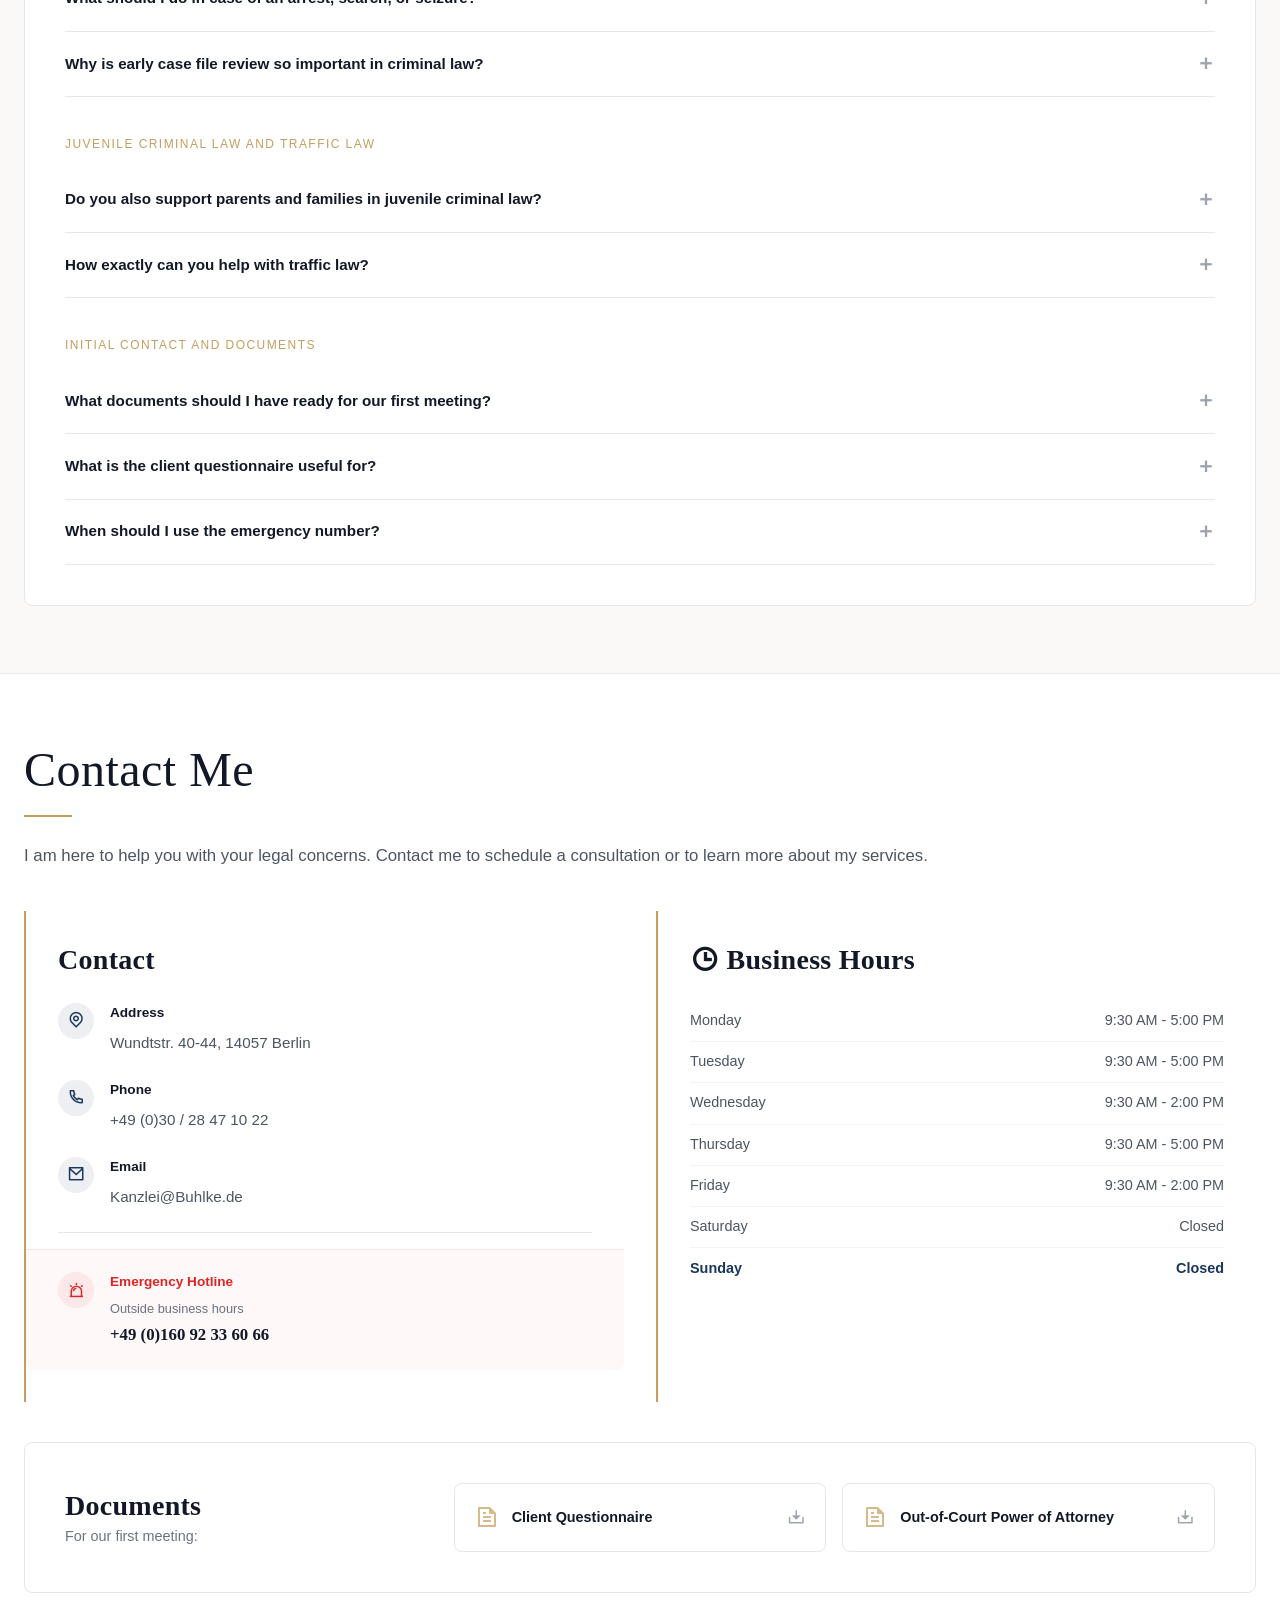
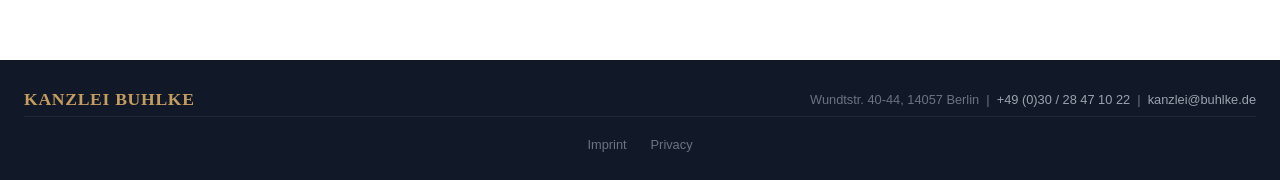
==== commit 3fb72346: "feat: FAQ-Sektion mit nativem Accordion (DE + EN) - 7 FAQ-Items in 3 Gruppen: Akute Situationen, Jug" ====
--- a/en/index.html
+++ b/en/index.html
@@ -74,6 +74,122 @@
         </div>
     </section>
 
+    <!-- FAQ -->
+    <section id="faq" class="faq-section reveal">
+        <div class="container">
+            <div class="section-header">
+                <h2 class="section-title">Frequently Asked Questions</h2>
+                <div class="accent-line"></div>
+                <p class="section-subtitle">Answers to common questions about initial contact, acute criminal law situations, juvenile criminal law, and traffic law.</p>
+            </div>
+
+            <div class="card-frame faq-card-frame">
+            <div class="faq-group">
+                <h3 class="faq-group-label">Acute Criminal Law Situations</h3>
+
+                <details class="faq-item">
+                    <summary>
+                        <span>What should I do in case of an arrest, search, or seizure?</span>
+                        <i class="ri-add-line faq-icon faq-icon-open" aria-hidden="true"></i>
+                        <i class="ri-subtract-line faq-icon faq-icon-close" aria-hidden="true"></i>
+                    </summary>
+                    <div class="faq-answer-wrapper">
+                        <div class="faq-answer-inner">
+                            <p class="faq-answer">In acute criminal law situations, quick and level-headed action is important. I offer an <a href="tel:+4916092336066">emergency number</a> that you can reach outside of regular business hours as well. Early legal support can be crucial, especially in cases of arrest, search, or seizure.</p>
+                        </div>
+                    </div>
+                </details>
+
+                <details class="faq-item">
+                    <summary>
+                        <span>Why is early case file review so important in criminal law?</span>
+                        <i class="ri-add-line faq-icon faq-icon-open" aria-hidden="true"></i>
+                        <i class="ri-subtract-line faq-icon faq-icon-close" aria-hidden="true"></i>
+                    </summary>
+                    <div class="faq-answer-wrapper">
+                        <div class="faq-answer-inner">
+                            <p class="faq-answer">Early case file review and a carefully developed strategy are often crucial for the further course of proceedings. Knowing the status of the investigation early on allows the defense to be more targeted. I make every effort to influence the proceedings in your favor from the very beginning.</p>
+                        </div>
+                    </div>
+                </details>
+            </div>
+
+            <div class="faq-group">
+                <h3 class="faq-group-label">Juvenile Criminal Law and Traffic Law</h3>
+
+                <details class="faq-item">
+                    <summary>
+                        <span>Do you also support parents and families in juvenile criminal law?</span>
+                        <i class="ri-add-line faq-icon faq-icon-open" aria-hidden="true"></i>
+                        <i class="ri-subtract-line faq-icon faq-icon-close" aria-hidden="true"></i>
+                    </summary>
+                    <div class="faq-answer-wrapper">
+                        <div class="faq-answer-inner">
+                            <p class="faq-answer">Yes. In juvenile criminal law, the focus is not only on the legal situation but also on the future prospects of the young people involved. I guide juveniles and their families with confidence through an often burdensome process and advocate for the best possible outcome.</p>
+                        </div>
+                    </div>
+                </details>
+
+                <details class="faq-item">
+                    <summary>
+                        <span>How exactly can you help with traffic law?</span>
+                        <i class="ri-add-line faq-icon faq-icon-open" aria-hidden="true"></i>
+                        <i class="ri-subtract-line faq-icon faq-icon-close" aria-hidden="true"></i>
+                    </summary>
+                    <div class="faq-answer-wrapper">
+                        <div class="faq-answer-inner">
+                            <p class="faq-answer">I support you in traffic law matters, particularly with fine proceedings, driving bans, and accidents. This includes all communication with insurance companies and authorities, as well as enforcing your claims and defending against sanctions. My goal is to keep you mobile.</p>
+                        </div>
+                    </div>
+                </details>
+            </div>
+
+            <div class="faq-group">
+                <h3 class="faq-group-label">Initial Contact and Documents</h3>
+
+                <details class="faq-item">
+                    <summary>
+                        <span>What documents should I have ready for our first meeting?</span>
+                        <i class="ri-add-line faq-icon faq-icon-open" aria-hidden="true"></i>
+                        <i class="ri-subtract-line faq-icon faq-icon-close" aria-hidden="true"></i>
+                    </summary>
+                    <div class="faq-answer-wrapper">
+                        <div class="faq-answer-inner">
+                            <p class="faq-answer">It is helpful to bring all documents related to your case – such as summons, letters from the police, public prosecutor's office, court, authorities, or insurance companies. You can also download the <a href="#contact">client questionnaire</a> as a PDF and fill it out in advance to prepare our first meeting efficiently.</p>
+                        </div>
+                    </div>
+                </details>
+
+                <details class="faq-item">
+                    <summary>
+                        <span>What is the client questionnaire useful for?</span>
+                        <i class="ri-add-line faq-icon faq-icon-open" aria-hidden="true"></i>
+                        <i class="ri-subtract-line faq-icon faq-icon-close" aria-hidden="true"></i>
+                    </summary>
+                    <div class="faq-answer-wrapper">
+                        <div class="faq-answer-inner">
+                            <p class="faq-answer">The client questionnaire helps you organize important information and prepare our first meeting efficiently. This facilitates communication and enables me to provide a faster, more informed initial assessment of your situation.</p>
+                        </div>
+                    </div>
+                </details>
+
+                <details class="faq-item">
+                    <summary>
+                        <span>When should I use the emergency number?</span>
+                        <i class="ri-add-line faq-icon faq-icon-open" aria-hidden="true"></i>
+                        <i class="ri-subtract-line faq-icon faq-icon-close" aria-hidden="true"></i>
+                    </summary>
+                    <div class="faq-answer-wrapper">
+                        <div class="faq-answer-inner">
+                            <p class="faq-answer">The emergency number is particularly relevant in urgent criminal law situations – such as arrest, search, seizure, or other acute investigative measures. For regular inquiries, you can also reach me by <a href="tel:+493028471022">phone</a>, <a href="mailto:kanzlei@buhlke.de">email</a>, or through the <a href="#contact">contact options</a> on this page.</p>
+                        </div>
+                    </div>
+                </details>
+            </div>
+            </div>
+        </div>
+    </section>
+
     <!-- CONTACT -->
     <section id="contact" class="reveal" style="padding-top: var(--section-padding); padding-bottom: var(--section-padding); background-color: var(--color-white); border-top: 1px solid var(--color-gray-200);">
         <div class="container">
@@ -136,6 +252,7 @@
                     </div>
                 </div>
 
+                <div class="card-frame">
                 <div class="downloads-row" id="downloads">
                     <div class="downloads-info">
                         <h3>Documents</h3>
@@ -152,6 +269,7 @@
                         <i class="ri-download-2-line download-btn-icon"></i>
                     </a>
                 </div>
+                </div>
             </div>
         </div>
     </section>
--- a/assets/css/style.css
+++ b/assets/css/style.css
@@ -596,6 +596,11 @@
     border-top: 1px solid var(--color-gray-200);
 }
 
+.card-frame > .downloads-row {
+    padding-top: 0;
+    border-top: none;
+}
+
 @media (min-width: 768px) {
     .downloads-row {
         grid-template-columns: 1fr 1fr 1fr;
@@ -921,6 +926,9 @@
     text-decoration: none;
     opacity: 0.6;
     transition: opacity 200ms ease-in-out;
+    z-index: 10;
+    display: inline-block;
+    padding: 0.25rem;
 }
 
 .lang-flag:hover {
@@ -931,7 +939,7 @@
 @media (max-width: 767px) {
     .lang-flag {
         bottom: 0.25rem;
-        right: 3.5rem;
+        right: 4.5rem;
         font-size: 1rem;
     }
 }
@@ -955,3 +963,168 @@
 #mobileMenu .mobile-lang-link i {
     font-size: 1.1rem;
 }
+
+/* --- FAQ SECTION --- */
+.faq-section {
+    padding-top: var(--section-padding);
+    padding-bottom: var(--section-padding);
+    background-color: var(--color-cream);
+}
+
+.faq-section .section-header {
+    margin-bottom: 2.5rem;
+}
+
+.card-frame {
+    background-color: var(--color-surface);
+    border: 1px solid var(--color-gray-200);
+    border-radius: var(--radius-md);
+    padding: 2rem;
+}
+
+@media (min-width: 768px) {
+    .card-frame {
+        padding: 2.5rem;
+    }
+}
+
+.faq-card-frame {
+    margin-top: 0;
+}
+
+.faq-group {
+    margin-bottom: 2.5rem;
+}
+
+.faq-group:last-child {
+    margin-bottom: 0;
+}
+
+.faq-group-label {
+    display: block;
+    font-family: var(--font-sans);
+    font-size: 0.75rem;
+    font-weight: 500;
+    text-transform: uppercase;
+    letter-spacing: 0.12em;
+    color: var(--color-secondary);
+    margin-bottom: 1rem;
+}
+
+.faq-item {
+    border-bottom: 1px solid var(--color-gray-200);
+}
+
+.faq-item:first-child {
+    border-top: 1px solid var(--color-gray-200);
+}
+
+.faq-item summary {
+    list-style: none;
+    display: flex;
+    align-items: center;
+    justify-content: space-between;
+    gap: 1rem;
+    padding: 1.15rem 0;
+    cursor: pointer;
+    font-weight: 600;
+    font-size: 0.95rem;
+    color: var(--color-gray-900);
+    line-height: 1.5;
+    transition: color 200ms ease-in-out;
+}
+
+.faq-item summary::-webkit-details-marker {
+    display: none;
+}
+
+.faq-item summary::marker {
+    content: '';
+}
+
+.faq-item summary:hover {
+    color: var(--color-primary);
+}
+
+.faq-item summary:focus-visible {
+    outline: 2px solid var(--color-primary);
+    outline-offset: 2px;
+}
+
+.faq-item summary .faq-icon {
+    flex-shrink: 0;
+    font-size: 1.15rem;
+    color: var(--color-gray-400);
+    transition: color 200ms ease-in-out, transform 200ms ease-in-out;
+}
+
+.faq-item summary:hover .faq-icon {
+    color: var(--color-secondary);
+}
+
+.faq-item[open] summary .faq-icon-open {
+    display: none;
+}
+
+.faq-item[open] summary .faq-icon-close {
+    display: inline;
+    color: var(--color-secondary);
+}
+
+.faq-item summary .faq-icon-close {
+    display: none;
+}
+
+.faq-item[open] summary {
+    color: var(--color-primary);
+}
+
+/* Accordion animation: grid-template-rows trick */
+.faq-item .faq-answer-wrapper {
+    display: grid;
+    grid-template-rows: 0fr;
+    transition: grid-template-rows 300ms ease-out;
+}
+
+.faq-item[open] .faq-answer-wrapper {
+    grid-template-rows: 1fr;
+}
+
+.faq-item .faq-answer-inner {
+    overflow: hidden;
+}
+
+.faq-item .faq-answer {
+    padding-bottom: 1.25rem;
+    color: var(--color-gray-600);
+    line-height: var(--line-height-body);
+    font-size: 0.95rem;
+}
+
+.faq-item .faq-answer a {
+    color: var(--color-primary);
+    text-decoration: none;
+}
+
+.faq-item .faq-answer a:hover {
+    text-decoration: underline;
+}
+
+@media (prefers-reduced-motion: reduce) {
+    .faq-item .faq-answer-wrapper {
+        transition: none;
+    }
+}
+
+/* Mobile FAQ adjustments */
+@media (max-width: 767px) {
+    .faq-item summary {
+        font-size: 0.9rem;
+        padding: 1rem 0;
+    }
+
+    .faq-item .faq-answer {
+        font-size: 0.9rem;
+        padding-bottom: 1rem;
+    }
+}
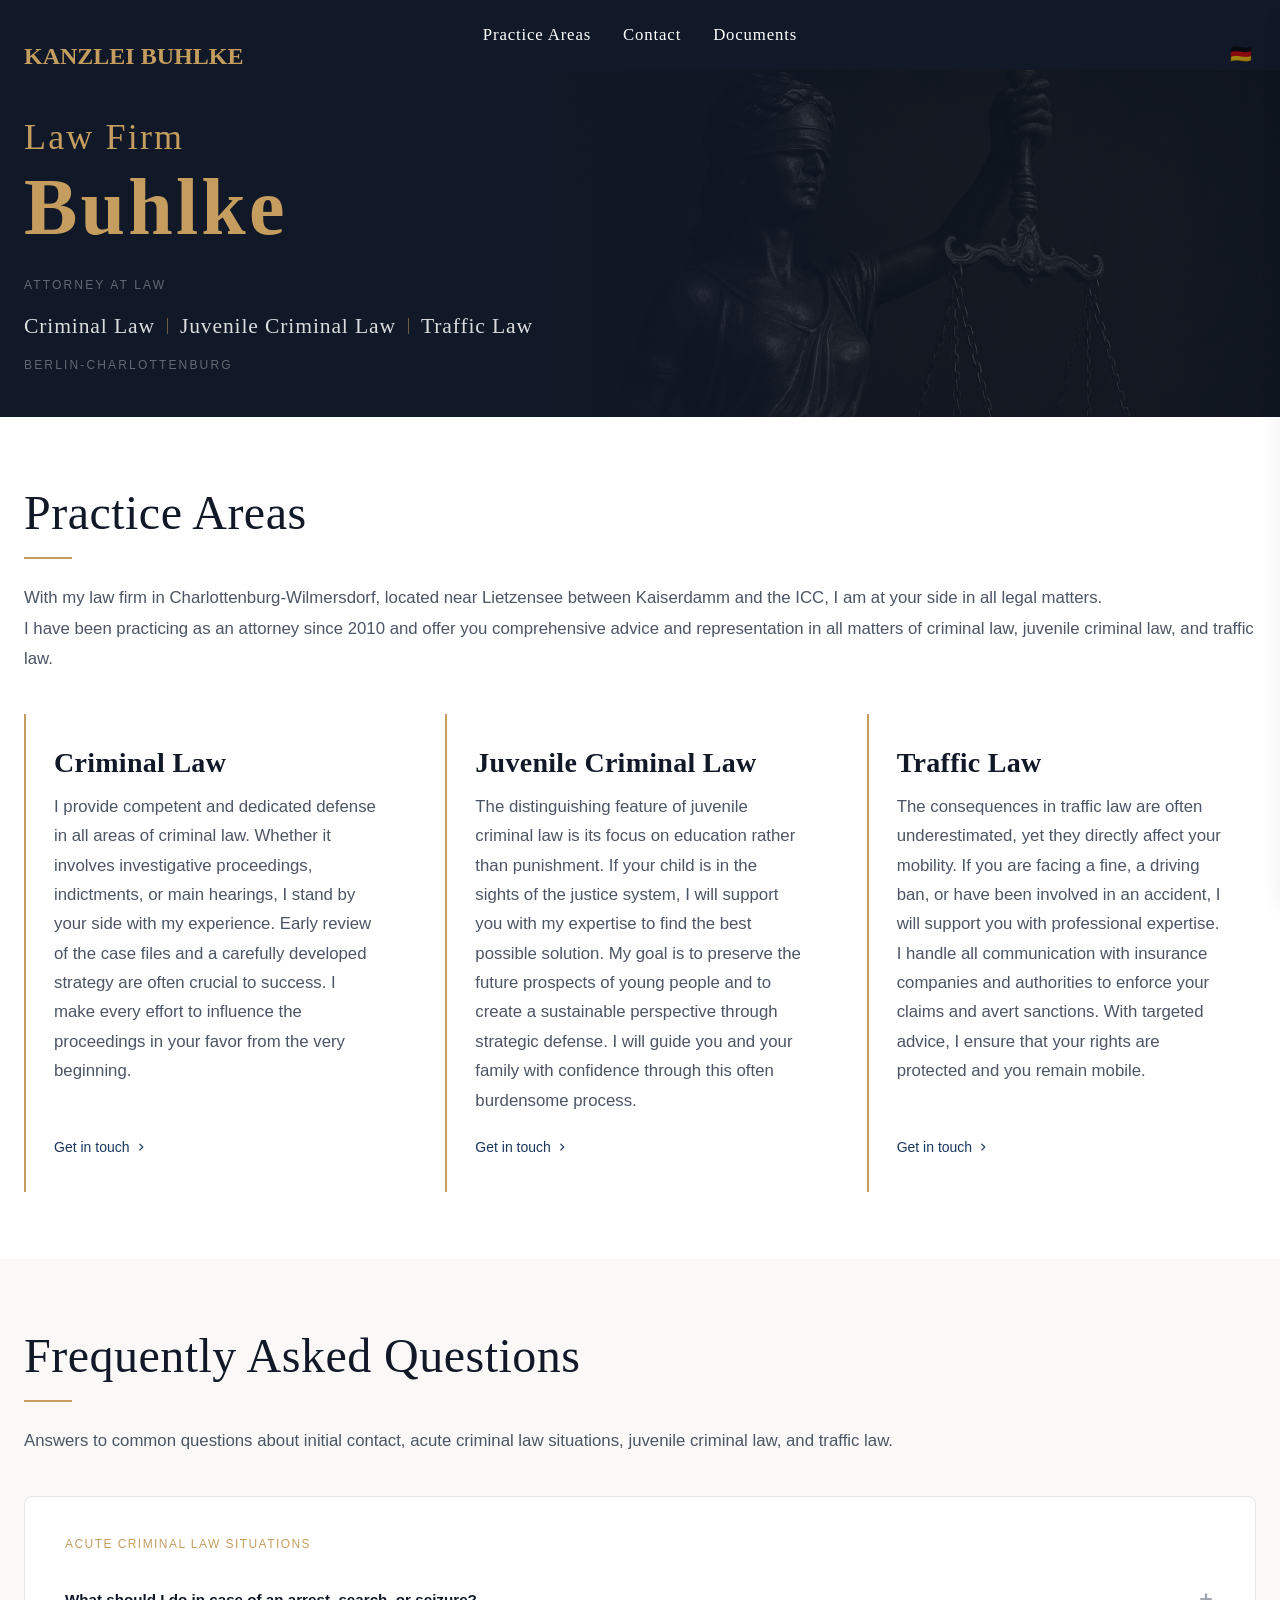
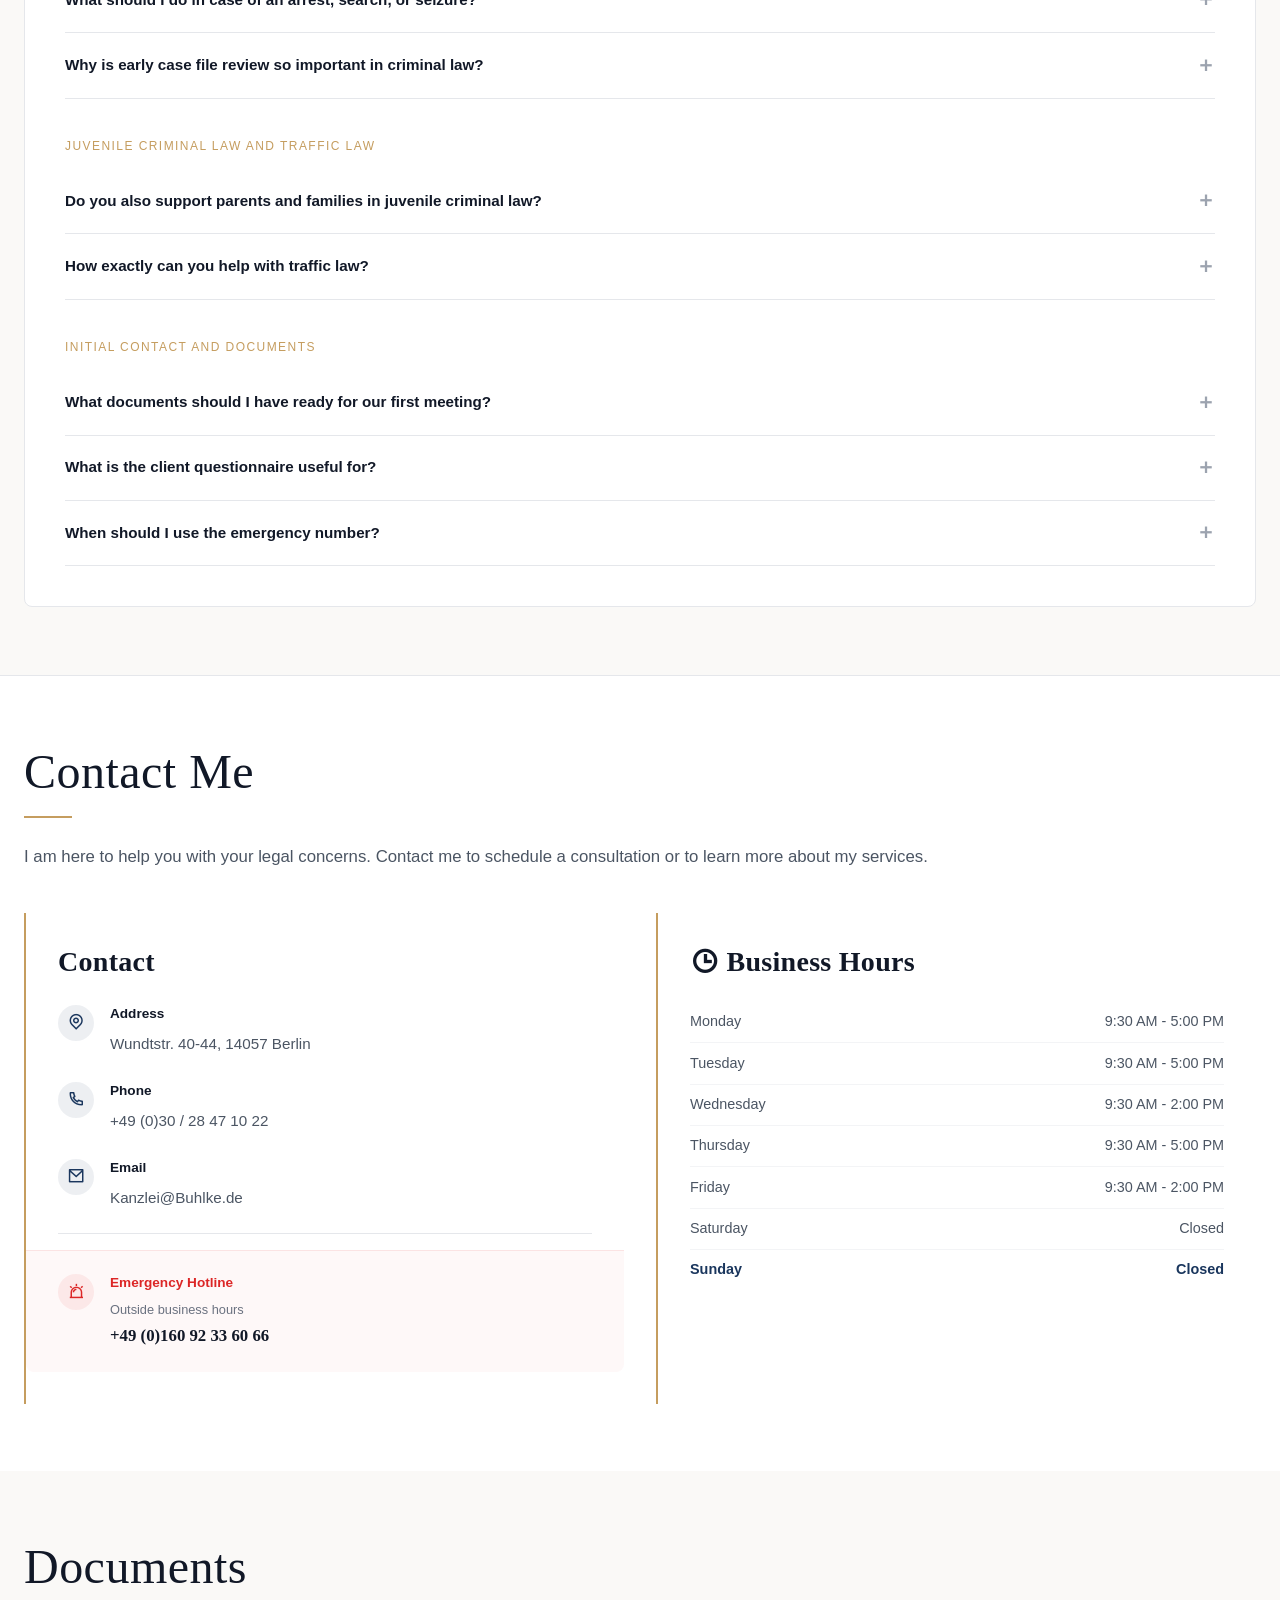
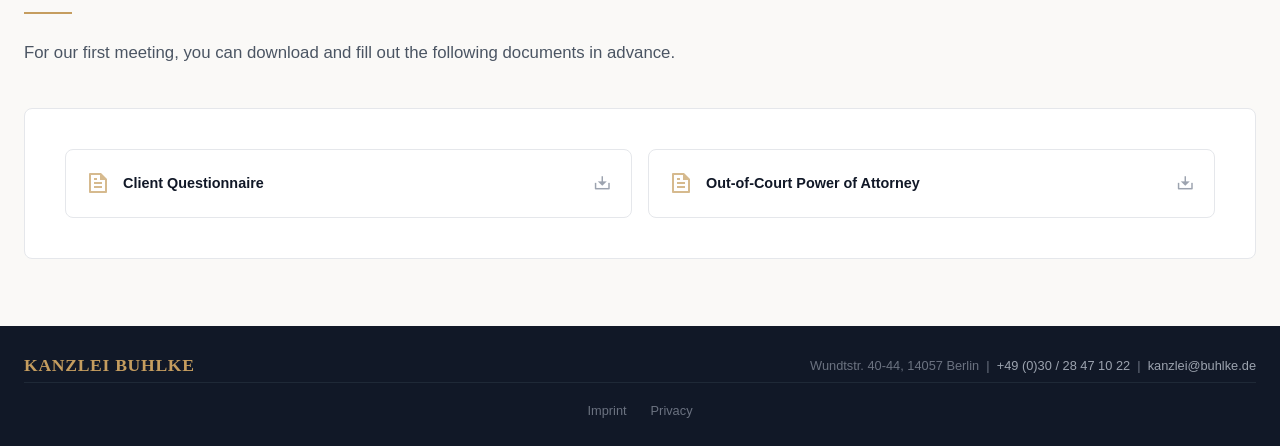
==== commit 9f57a2d1: "refactor: Dokumente als eigene Sektion, Nav-Schriftart Serif - Downloads aus Kontaktbereich herausge" ====
--- a/en/index.html
+++ b/en/index.html
@@ -251,13 +251,20 @@
                         </ul>
                     </div>
                 </div>
-
-                <div class="card-frame">
-                <div class="downloads-row" id="downloads">
-                    <div class="downloads-info">
-                        <h3>Documents</h3>
-                        <p>For our first meeting:</p>
-                    </div>
+            </div>
+        </div>
+    </section>
+
+    <!-- DOCUMENTS -->
+    <section id="downloads" class="faq-section reveal">
+        <div class="container">
+            <div class="section-header">
+                <h2 class="section-title">Documents</h2>
+                <div class="accent-line"></div>
+                <p class="section-subtitle">For our first meeting, you can download and fill out the following documents in advance.</p>
+            </div>
+            <div class="card-frame">
+                <div class="downloads-row">
                     <a href="../assets/Kanzlei Buhlke - Mandantenfragebogen.pdf" target="_blank" rel="noopener" class="download-btn">
                         <i class="ri-file-text-line"></i>
                         <span class="download-btn-label">Client Questionnaire</span>
@@ -269,7 +276,6 @@
                         <i class="ri-download-2-line download-btn-icon"></i>
                     </a>
                 </div>
-                </div>
             </div>
         </div>
     </section>
--- a/assets/css/style.css
+++ b/assets/css/style.css
@@ -204,11 +204,12 @@
 #header .logo-link:hover { text-decoration: none; }
 
 #header nav a {
+    font-family: var(--font-serif);
     font-weight: 400;
     color: var(--color-white);
     text-decoration: none;
-    font-size: 1rem;
-    letter-spacing: 0.03em;
+    font-size: 1.05rem;
+    letter-spacing: 0.05em;
     transition: color 200ms ease-in-out;
 }
 
@@ -587,23 +588,16 @@
     text-decoration: underline;
 }
 
-/* Downloads Row: 3-column grid */
+/* Downloads Row: grid */
 .downloads-row {
     display: grid;
     grid-template-columns: 1fr;
     gap: 1rem;
-    padding-top: 2.5rem;
-    border-top: 1px solid var(--color-gray-200);
-}
-
-.card-frame > .downloads-row {
-    padding-top: 0;
-    border-top: none;
 }
 
 @media (min-width: 768px) {
     .downloads-row {
-        grid-template-columns: 1fr 1fr 1fr;
+        grid-template-columns: 1fr 1fr;
         align-items: center;
     }
 }
@@ -826,9 +820,12 @@
 #mobileMenu nav { display: flex; flex-direction: column; }
 #mobileMenu nav a + a { margin-top: 1rem; }
 #mobileMenu nav a {
-    font-weight: 500;
+    font-family: var(--font-serif);
+    font-weight: 400;
     color: var(--color-gray-800);
     text-decoration: none;
+    font-size: 1.1rem;
+    letter-spacing: 0.04em;
     transition: color 150ms ease-in-out;
 }
 
